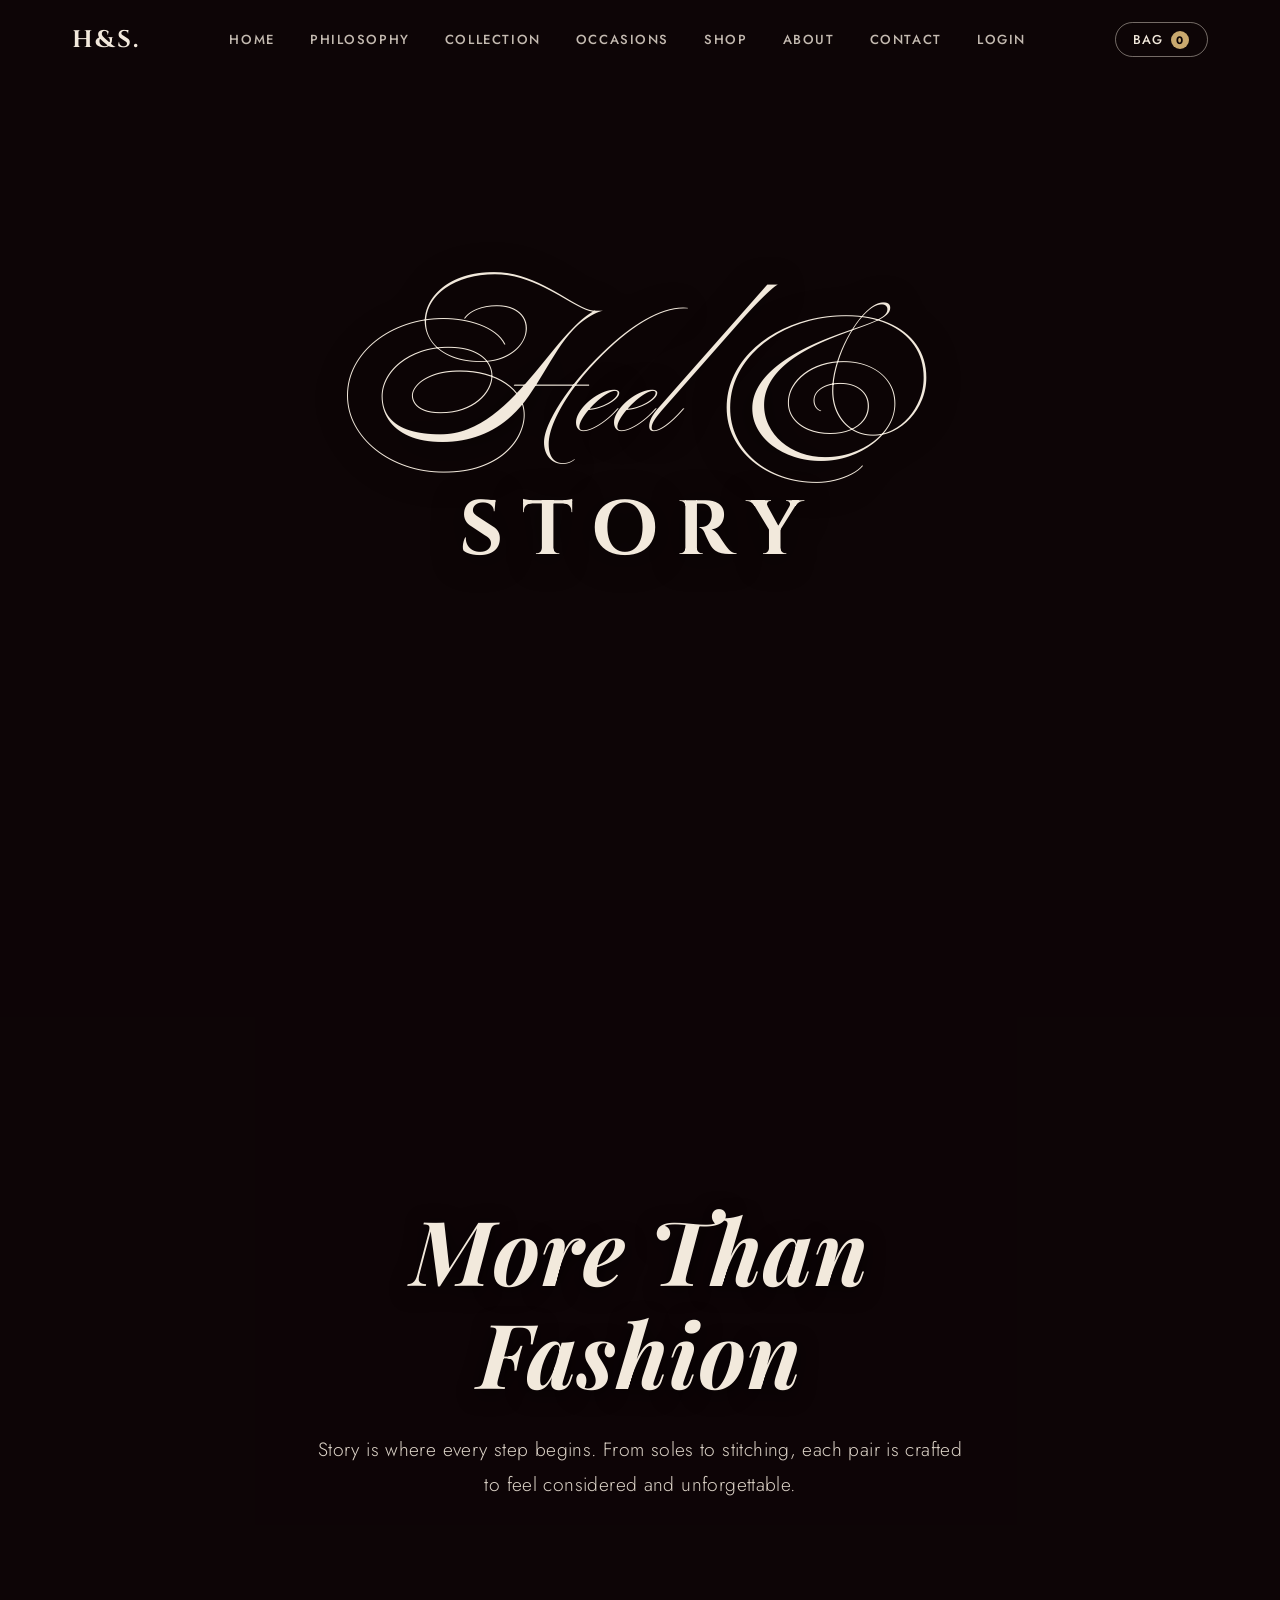
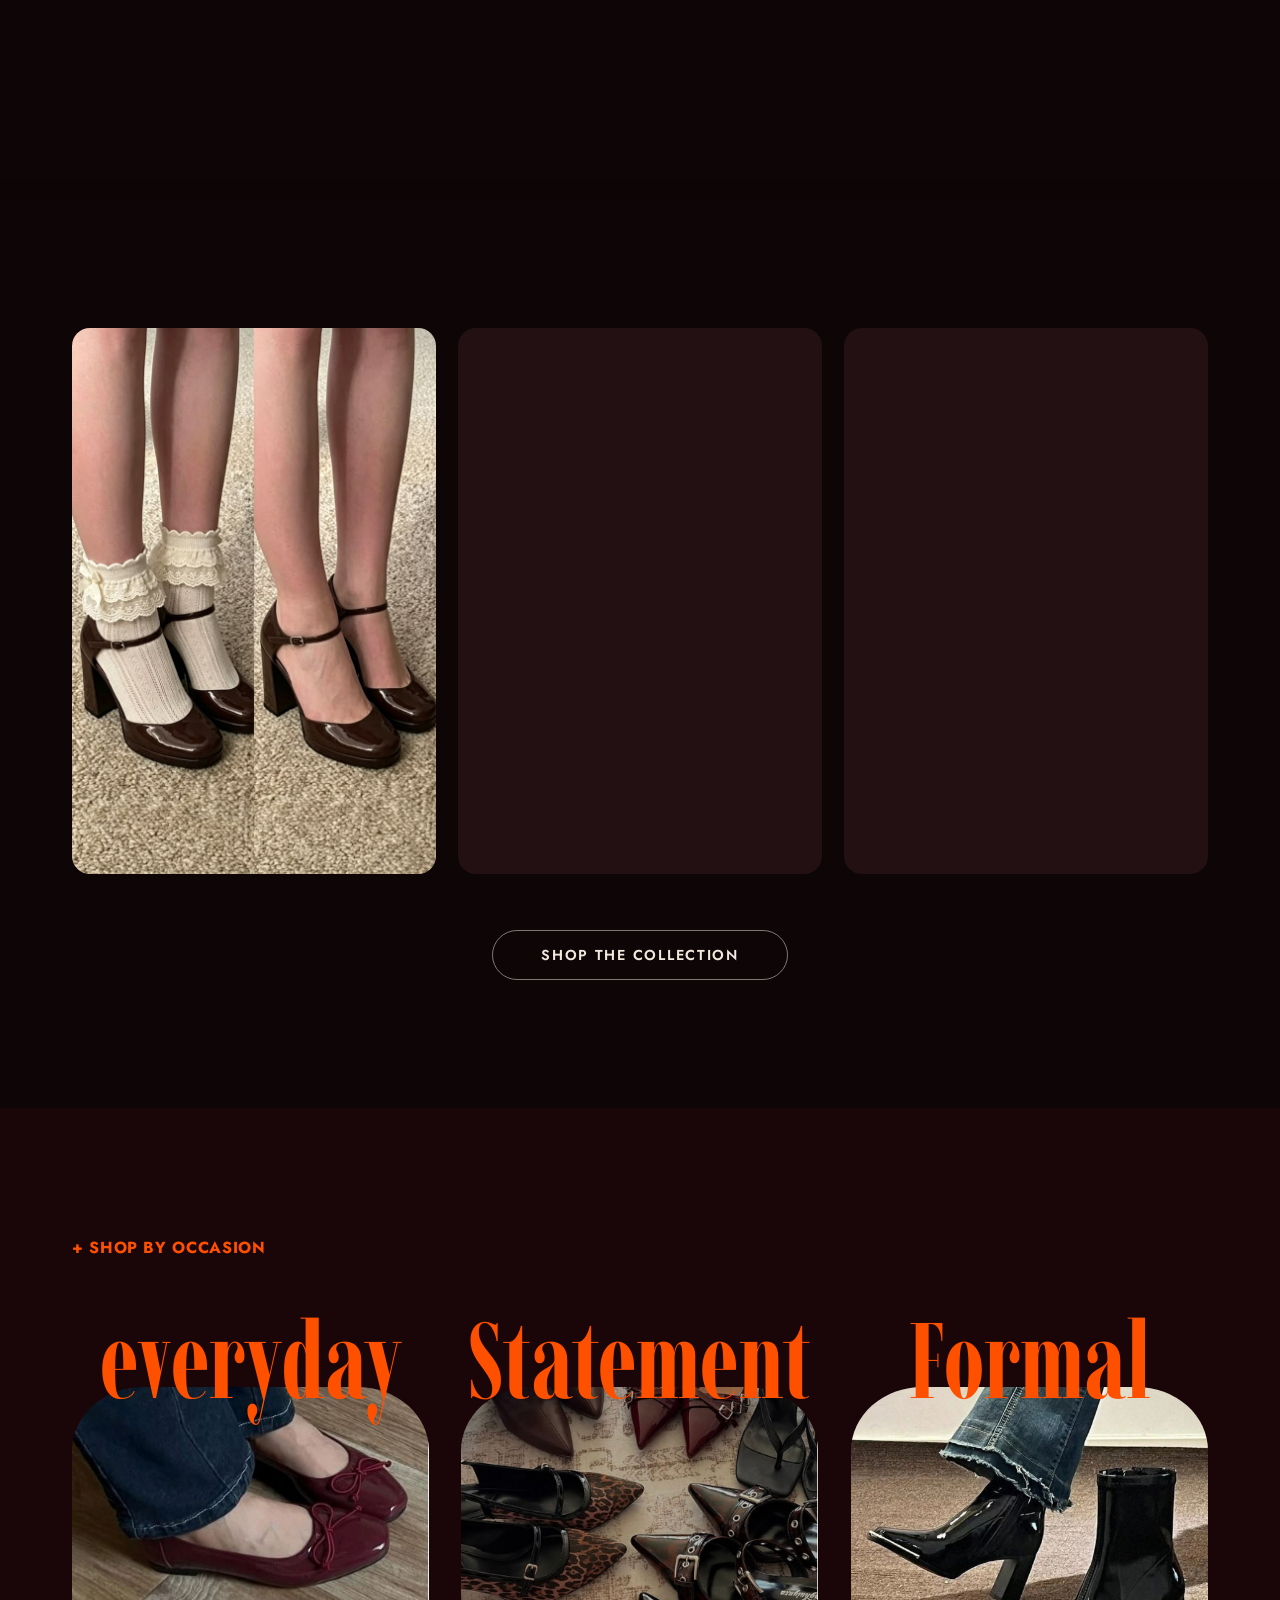
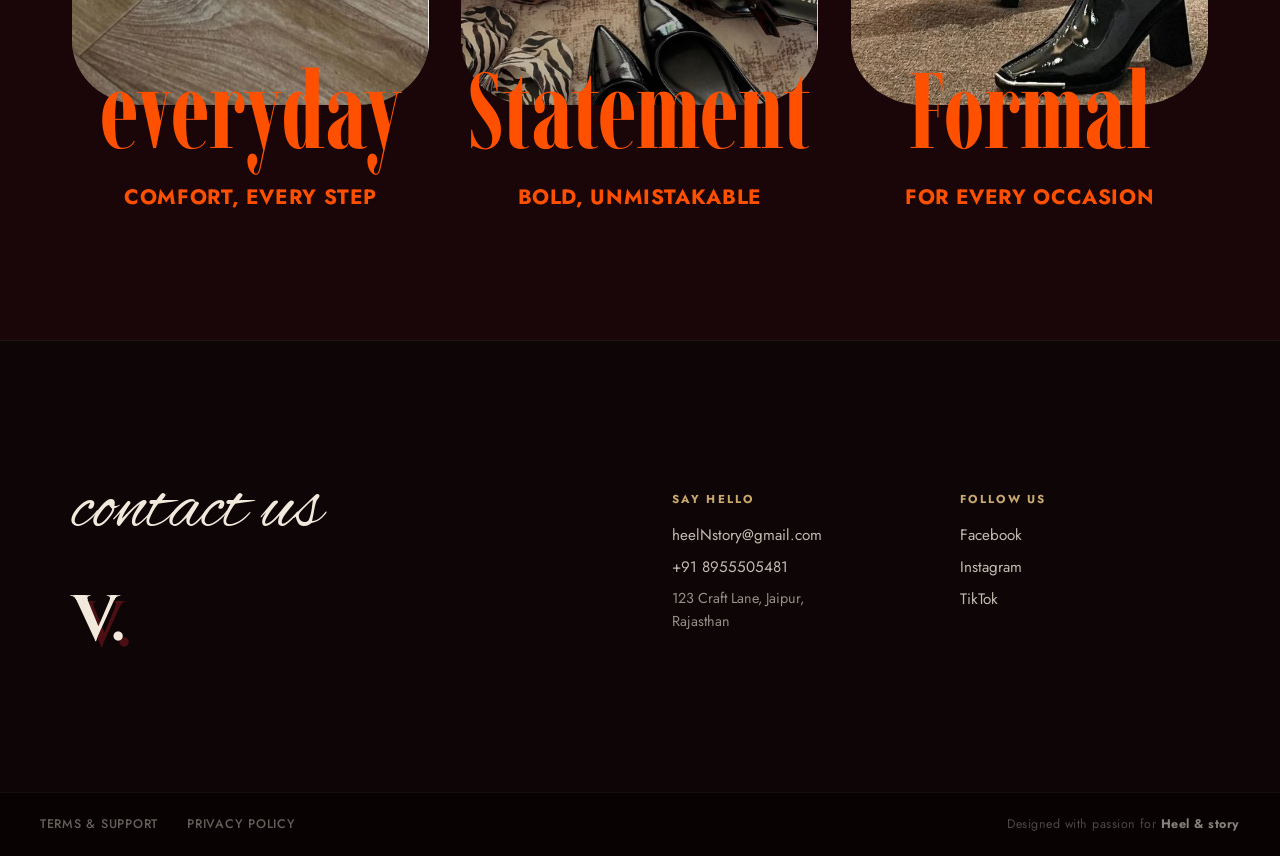
==== index.html @ c1331f4c "Initial commit" ====
<!DOCTYPE html>
<html lang="en">

<head>
    <meta charset="UTF-8">
    <meta name="viewport" content="width=device-width, initial-scale=1.0">
    <title>Heel & story | Luxury Footwear</title>
    <link rel="preconnect" href="https://fonts.googleapis.com">
    <link rel="preconnect" href="https://fonts.gstatic.com" crossorigin>
    <link
        href="https://fonts.googleapis.com/css2?family=Alex+Brush&family=Ballet&family=Bodoni+Moda:ital,opsz,wght@0,6..96,400..900;1,6..96,400..900&family=Cinzel:wght@400;500;600;700&family=Imbue:opsz,wght@10..100,100..900&family=Jost:wght@300;400;500;600;700&family=Pinyon+Script&family=Playfair+Display:ital,wght@0,400..900;1,400..900&display=swap"
        rel="stylesheet">
    <link rel="stylesheet" href="style.css">
</head>

<body>
    <nav class="navbar" id="navbar">
        <div class="nav-inner">
            <a href="#home" class="nav-logo">H&S.</a>
            <div class="nav-links">
                <a href="#home">Home</a>
                <a href="#philosophy">Philosophy</a>
                <a href="#collection">Collection</a>
                <a href="#occasions">Occasions</a>
                <a href="shop.html">Shop</a>
                <a href="about.html">About</a>
                <a href="#contact">Contact</a>
                <a href="login.html">Login</a>

            </div>
            <div class="nav-actions">
                <button class="nav-cart" id="cartToggle" aria-label="Open Shopping Bag">
                    <span class="cart-label">Bag</span>
                    <span class="cart-badge" id="cartCount">0</span>
                </button>
            </div>
        </div>
    </nav>

    <section class="hero-section" id="home">
        <div class="video-container">
            <video class="bg-video" autoplay muted loop playsinline preload="auto">
                <source src="assets/video/hero-section-video.mp4" type="video/mp4">
            </video>
            <div class="hero-vignette"></div>
        </div>
        <div class="hero-center-content reveal">
            <div class="brand-monogram-title">
                <div class="script-heal">Heel &</div>
                <div class="serif-story">STORY</div>
            </div>
        </div>
    </section>

    <section class="philosophy-section" id="philosophy">
        <div class="video-container">
            <video class="bg-video" autoplay muted loop playsinline preload="auto">
                <source src="assets/video/philosophy-section-video.mp4" type="video/mp4">
            </video>
            <div class="philosophy-vignette"></div>
        </div>
        <div class="philosophy-content reveal">
            <h2 class="more-than-title">
                <span>More Than</span>
                <span>Fashion</span>
            </h2>
            <p class="philosophy-text">
                Story is where every step begins. From soles to stitching, each pair is crafted to feel considered and
                unforgettable.
            </p>
        </div>
    </section>

    <section class="featured-collection-section" id="collection">
        <div class="section-container">
            <div class="trio-grid">
                <!-- Card 1 -->
                <div class="trio-card reveal">
                    <div class="card-media">
                        <img src="assets/images/collection-1.jpg" alt="Luxury Block Heel Boots" loading="lazy">
                    </div>
                </div>
                <!-- Card 2 -->
                <div class="trio-card reveal">
                    <div class="card-media">
                        <video autoplay muted loop playsinline preload="auto">
                            <source src="assets/video/collection-3.mp4" type="video/mp4">
                        </video>
                    </div>
                </div>
                <!-- Card 3 -->
                <div class="trio-card reveal">
                    <div class="card-media">
                        <video autoplay muted loop playsinline preload="auto">
                            <source src="assets/video/collection-2.mp4" type="video/mp4">
                        </video>
                    </div>
                </div>
            </div>
            <div class="collection-cta reveal">
                <a href="shop.html" class="btn-shop-collection" id="exploreCollectionBtn">Shop the Collection</a>
            </div>
        </div>
    </section>

    <!-- ===== 4. SHOP BY OCCASION ===== -->
    <section class="occasions-section" id="occasions">
        <div class="section-container">
            <div class="occasions-header reveal">
                <span class="occasion-tag">+ SHOP BY OCCASION</span>
            </div>

            <div class="occasions-grid">
                <!-- Occasion 1: Everyday -->
                <div class="occasion-card reveal" data-filter="everyday">
                    <div class="occasion-title-top">everyday</div>
                    <div class="occasion-arch-image">
                        <img src="assets/images/occasion-everyday.jpg" alt="Everyday Comfort Shoes" loading="lazy">
                    </div>
                    <div class="occasion-title-bottom">everyday</div>
                    <div class="occasion-tagline">COMFORT, EVERY STEP</div>
                </div>

                <!-- Occasion 2: Statement -->
                <div class="occasion-card reveal" data-filter="statement">
                    <div class="occasion-title-top">Statement</div>
                    <div class="occasion-arch-image">
                        <img src="assets/images/occasion-statement.png" alt="Statement Luxury Heels" loading="lazy">
                    </div>
                    <div class="occasion-title-bottom">Statement</div>
                    <div class="occasion-tagline">BOLD, UNMISTAKABLE</div>
                </div>

                <!-- Occasion 3: Formal -->
                <div class="occasion-card reveal" data-filter="formal">
                    <div class="occasion-title-top">Formal</div>
                    <div class="occasion-arch-image">
                        <img src="assets/images/occasion-formal.png" alt="Formal Occasion Footwear" loading="lazy">
                    </div>
                    <div class="occasion-title-bottom">Formal</div>
                    <div class="occasion-tagline">FOR EVERY OCCASION</div>
                </div>
            </div>
        </div>
    </section>
    <!-- ===== 6. CONTACT US & BRAND FOOTER ===== -->
    <section class="contact-section" id="contact">
        <div class="section-container">
            <div class="contact-main-grid">
                <!-- Left: Contact Title & Monogram -->
                <div class="contact-branding reveal">
                    <h2 class="contact-title">contact us</h2>
                    <div class="monogram-v-wrapper">
                        <div class="monogram-v">
                            <span>V.</span>
                        </div>
                    </div>
                </div>

                <!-- Right: Say Hello & Follow Us Columns -->
                <div class="contact-info-grid reveal">
                    <div class="contact-col">
                        <h3 class="contact-col-title">SAY HELLO</h3>
                        <p><a href="mailto:heelNstory@gmail.com" class="contact-link">heelNstory@gmail.com</a></p>
                        <p><a href="tel:+918955505481" class="contact-link">+91 8955505481</a></p>
                        <p class="contact-address">123 Craft Lane, Jaipur,<br>Rajasthan</p>
                    </div>
                    <div class="contact-col">
                        <h3 class="contact-col-title">FOLLOW US</h3>
                        <p><a href="https://facebook.com" target="_blank" rel="noopener noreferrer"
                                class="contact-link">Facebook</a></p>
                        <p><a href="https://instagram.com" target="_blank" rel="noopener noreferrer"
                                class="contact-link">Instagram</a></p>
                        <p><a href="https://tiktok.com" target="_blank" rel="noopener noreferrer"
                                class="contact-link">TikTok</a></p>
                    </div>
                </div>
            </div>
        </div>
    </section>

    <!-- ===== 7. BOTTOM BAR ===== -->
    <footer class="bottom-bar">
        <div class="bottom-bar-inner">
            <div class="bottom-links">
                <a href="#terms" id="termsLink">Terms &amp; Support</a>
                <a href="#privacy" id="privacyLink">Privacy Policy</a>
            </div>
            <div class="bottom-badge">
                <span>Designed with passion for <strong>Heel &amp; story</strong></span>
            </div>
        </div>
    </footer>

    <!-- ===== CART DRAWER ===== -->
    <div class="cart-drawer" id="cartDrawer" aria-hidden="true">
        <div class="cart-drawer-header">
            <h3>Your Shopping Bag</h3>
            <button class="cart-close-btn" id="closeCart" aria-label="Close Bag">&times;</button>
        </div>
        <div class="cart-items" id="cartItems">
            <!-- Cart items injected by script.js -->
        </div>
        <div class="cart-drawer-footer">
            <div class="cart-subtotal">
                <span>Subtotal</span>
                <span id="cartTotal">₹0</span>
            </div>
            <button class="checkout-btn" id="checkoutBtn">Proceed to Checkout</button>
        </div>
    </div>
    <div class="cart-backdrop" id="cartBackdrop"></div>

    <!-- ===== TOAST NOTIFICATION ===== -->
    <div class="toast-notification" id="toast"></div>

    <script src="script.js"></script>
</body>

</html>
---- style.css ----
:root {
    --bg-dark: #0d0506;
    --bg-dark-wine: #1a0608;
    --bg-card: #231012;
    --color-cream: #f2e9dc;
    --color-cream-2: #e8ddd0;
    --color-gold: #c9a96e;
    --color-wine: #4a0e13;
    --color-rose: #ff5000;
    --color-white: #ffffff;

    --font-display-script: 'Alex Brush', 'Pinyon Script', cursive;
    --font-display-serif: 'Playfair Display', 'Bodoni Moda', Georgia, serif;
    --font-heading: 'Cinzel', 'Bodoni Moda', serif;
    --font-body: 'Jost', system-ui, sans-serif;

    --section-pad-v: clamp(5rem, 10vw, 9rem);
    --container-max: 1200px;
    --nav-h: 5rem;

    --ease-smooth: cubic-bezier(0.4, 0, 0.2, 1);
    --ease-bounce: cubic-bezier(0.2, 1, 0.3, 1);
}

*,
*::before,
*::after {
    box-sizing: border-box;
    margin: 0;
    padding: 0;
}

html {
    scroll-behavior: smooth;
}

body {
    font-family: var(--font-body);
    background-color: var(--bg-dark);
    color: var(--color-cream);
    -webkit-font-smoothing: antialiased;
    overflow-x: hidden;
}

img,
video {
    display: block;
    max-width: 100%;
}

a {
    text-decoration: none;
    color: inherit;
}

button {
    border: none;
    background: none;
    cursor: pointer;
    font-family: inherit;
}

ul {
    list-style: none;
}

.section-container {
    max-width: var(--container-max);
    margin: 0 auto;
    padding: 0 2rem;
}

.reveal {
    opacity: 0;
    transform: translateY(30px);
    transition: opacity 0.75s var(--ease-smooth), transform 0.75s var(--ease-smooth);
}
.reveal.visible,
.reveal.in-view {
    opacity: 1;
    transform: translateY(0);
}

/* =========================================================
   NAVBAR
   ========================================================= */

.navbar {
    position: fixed;
    top: 0;
    left: 0;
    right: 0;
    z-index: 100;
    height: var(--nav-h);
    display: flex;
    align-items: center;
    background: transparent;
    transition: background 0.4s ease, backdrop-filter 0.4s ease, border-color 0.4s ease;
    border-bottom: 1px solid transparent;
}

.navbar.scrolled {
    background: rgba(13, 5, 6, 0.88);
    backdrop-filter: blur(18px);
    -webkit-backdrop-filter: blur(18px);
    border-bottom-color: rgba(255, 255, 255, 0.07);
}

.nav-inner {
    width: 100%;
    max-width: var(--container-max);
    margin: 0 auto;
    padding: 0 2rem;
    display: flex;
    align-items: center;
    justify-content: space-between;
}

.nav-logo {
    font-family: var(--font-heading);
    font-size: 1.5rem;
    font-weight: 700;
    letter-spacing: 0.1em;
    color: var(--color-cream);
    text-transform: uppercase;
    transition: color 0.25s ease;
}

.nav-logo:hover {
    color: var(--color-gold);
}

.nav-links {
    display: flex;
    gap: 2.2rem;
    align-items: center;
}

.nav-links a {
    font-family: var(--font-body);
    font-size: 0.82rem;
    font-weight: 500;
    letter-spacing: 0.12em;
    text-transform: uppercase;
    color: rgba(242, 233, 220, 0.8);
    position: relative;
    transition: color 0.25s ease;
}

.nav-links a::after {
    content: '';
    position: absolute;
    bottom: -4px;
    left: 0;
    width: 0;
    height: 1px;
    background-color: var(--color-gold);
    transition: width 0.3s var(--ease-smooth);
}

.nav-links a:hover,
.nav-links a.active-nav {
    color: var(--color-cream);
}

.nav-links a:hover::after,
.nav-links a.active-nav::after {
    width: 100%;
}

.nav-actions {
    display: flex;
    align-items: center;
    gap: 1rem;
}

.nav-cart {
    display: flex;
    align-items: center;
    gap: 0.5rem;
    padding: 0.45rem 1.1rem;
    border: 1px solid rgba(242, 233, 220, 0.45);
    border-radius: 999px;
    font-size: 0.8rem;
    font-weight: 500;
    letter-spacing: 0.08em;
    text-transform: uppercase;
    color: var(--color-cream);
    transition: all 0.25s ease;
}

.nav-cart:hover {
    background-color: var(--color-cream);
    border-color: var(--color-cream);
    color: var(--bg-dark);
}

.cart-badge {
    display: inline-flex;
    align-items: center;
    justify-content: center;
    min-width: 18px;
    height: 18px;
    background: var(--color-gold);
    color: var(--bg-dark);
    border-radius: 50%;
    font-size: 0.68rem;
    font-weight: 700;
    padding: 0 3px;
    transition: transform 0.2s ease;
}

.cart-badge.pop {
    transform: scale(1.4);
}

/* =========================================================
   HERO SECTION
   ========================================================= */

.hero-section {
    position: relative;
    width: 100%;
    height: 100vh;
    min-height: 600px;
    display: flex;
    align-items: center;
    justify-content: center;
    overflow: hidden;
}

.video-container {
    position: absolute;
    inset: 0;
    z-index: 0;
}

.bg-video {
    width: 100%;
    height: 100%;
    object-fit: cover;
}

.hero-vignette {
    position: absolute;
    inset: 0;
    background: linear-gradient(to bottom,
            rgba(13, 5, 6, 0.25) 0%,
            rgba(13, 5, 6, 0.1) 40%,
            rgba(13, 5, 6, 0.55) 100%);
}

.hero-center-content {
    position: relative;
    z-index: 2;
    text-align: center;
}

.brand-monogram-title {
    display: flex;
    flex-direction: column;
    align-items: center;
    gap: 0;
}

.script-heal {
    font-family: 'Ballet', cursive;
    font-size: clamp(4.5rem, 13vw, 11rem);
    color: var(--color-cream);
    line-height: 1;
    letter-spacing: 0.02em;
    text-shadow: 0 4px 30px rgba(0, 0, 0, 0.7);
}

.serif-story {
    font-family: var(--font-heading);
    font-size: clamp(2.2rem, 6vw, 5.5rem);
    font-weight: 700;
    letter-spacing: 0.25em;
    text-transform: uppercase;
    color: var(--color-cream);
    text-shadow: 0 4px 30px rgba(0, 0, 0, 0.7);
    margin-top: -0.3rem;
}


.philosophy-section {
    position: relative;
    width: 100%;
    height: 100vh;
    min-height: 500px;
    display: flex;
    align-items: center;
    justify-content: center;
    overflow: hidden;
}

.philosophy-vignette {
    position: absolute;
    inset: 0;
    background: rgba(13, 5, 6, 0.55);
}

.philosophy-content {
    position: relative;
    z-index: 2;
    text-align: center;
    max-width: 720px;
    padding: 0 2rem;
}

.more-than-title {
    display: flex;
    flex-direction: column;
    align-items: center;
    font-family: var(--font-display-serif);
    font-size: clamp(3rem, 7vw, 6rem);
    font-weight: 700;
    font-style: italic;
    color: var(--color-cream);
    line-height: 1.15;
    letter-spacing: 0.01em;
    text-shadow: 0 4px 20px rgba(0, 0, 0, 0.7);
    margin-bottom: 1.8rem;
}

.philosophy-text {
    font-family: var(--font-body);
    font-size: clamp(0.95rem, 1.8vw, 1.2rem);
    font-weight: 300;
    line-height: 1.85;
    color: rgba(242, 233, 220, 0.9);
    letter-spacing: 0.02em;
}

.featured-collection-section {
    padding: var(--section-pad-v) 0;
    background: var(--bg-dark);
}

.trio-grid {
    display: grid;
    grid-template-columns: repeat(3, 1fr);
    gap: 1.4rem;
    margin-bottom: 3.5rem;
}

.trio-card {
    position: relative;
    border-radius: 18px;
    overflow: hidden;
    background: var(--bg-card);
}

.card-media {
    width: 100%;
    aspect-ratio: 2/3;
    overflow: hidden;
}

.card-media img,
.card-media video {
    width: 100%;
    height: 100%;
    object-fit: cover;
    transition: transform 0.6s var(--ease-smooth);
}

.trio-card:hover .card-media img,
.trio-card:hover .card-media video {
    transform: scale(1.06);
}

.collection-cta {
    text-align: center;
    margin-top: 3rem;
}

.btn-shop-collection {
    display: inline-block;
    font-family: var(--font-body);
    font-size: 0.9rem;
    font-weight: 600;
    letter-spacing: 0.12em;
    text-transform: uppercase;
    color: var(--color-cream);
    border: 1.5px solid rgba(242, 233, 220, 0.5);
    padding: 0.9rem 3rem;
    border-radius: 999px;
    transition: all 0.3s var(--ease-smooth);
}

.btn-shop-collection:hover {
    background-color: var(--color-cream);
    border-color: var(--color-cream);
    color: var(--bg-dark);
    transform: translateY(-2px);
    box-shadow: 0 8px 25px rgba(0, 0, 0, 0.4);
}

.occasions-section {
    --occ-orange: #ff5000;
    padding: var(--section-pad-v) 0;
    background: var(--bg-dark-wine);
}

.occasions-header {
    text-align: left;
    margin-bottom: 3rem;
}

.occasion-tag {
    font-family: var(--font-body);
    font-size: 1rem;
    font-weight: 700;
    letter-spacing: 0.04em;
    text-transform: uppercase;
    color: var(--occ-orange);
}

.occasions-grid {
    display: grid;
    grid-template-columns: repeat(3, 1fr);
    gap: clamp(0.8rem, 2.5vw, 2.2rem);
}

.occasion-card {
    container-type: inline-size;
    display: flex;
    flex-direction: column;
    align-items: center;
    text-align: center;
    cursor: pointer;
    transition: transform 0.4s var(--ease-smooth);
}

.occasion-card:hover {
    transform: translateY(-8px);
}

.occasion-title-top,
.occasion-title-bottom {
    position: relative;
    z-index: 2;
    font-family: 'Imbue', serif;
    font-size: clamp(2.4rem, 6.4vw, 5.2rem);
    /* fallback */
    font-size: 30cqw;
    font-weight: 700;
    line-height: 1;
    white-space: nowrap;
    color: var(--occ-orange);
}

.occasion-title-top {
    margin-bottom: -0.25em;
}

.occasion-title-bottom {
    margin-top: -0.45em;
}

.occasion-arch-image {
    width: 100%;
    aspect-ratio: 9 / 8;
    border-radius: 20%;
    overflow: hidden;
    background: var(--bg-card);
}

.occasion-arch-image img {
    width: 100%;
    height: 100%;
    object-fit: cover;
    transition: transform 0.6s var(--ease-smooth);
}

.occasion-card:hover .occasion-arch-image img {
    transform: scale(1.06);
}

.occasion-tagline {
    font-family: var(--font-body);
    font-size: clamp(0.7rem, 6.2cqw, 1.3rem);
    font-weight: 700;
    letter-spacing: 0.03em;
    text-transform: uppercase;
    color: var(--occ-orange);
    margin-top: 0.4rem;
    margin-top: 5cqw;
}


/* =========================================================
   CONTACT SECTION
   ========================================================= */

.contact-section {
    background: var(--bg-dark);
    padding: var(--section-pad-v) 0;
    border-top: 1px solid rgba(255, 255, 255, 0.07);
}

.contact-main-grid {
    display: grid;
    grid-template-columns: 1fr 1fr;
    gap: 4rem;
    align-items: center;
}

.contact-title {
    font-family: var(--font-display-script);
    font-size: clamp(3.5rem, 6vw, 5.5rem);
    color: var(--color-cream);
    font-weight: 400;
    line-height: 1.1;
    margin-bottom: 1.5rem;
}

.monogram-v-wrapper {
    margin-top: 1rem;
}

.monogram-v {
    font-family: var(--font-heading);
    font-size: clamp(3rem, 5vw, 5rem);
    font-weight: 700;
    color: var(--color-cream);
    filter: drop-shadow(6px 6px 0px var(--color-wine));
    display: inline-block;
}

.contact-info-grid {
    display: grid;
    grid-template-columns: 1fr 1fr;
    gap: 2.5rem;
}

.contact-col-title {
    font-family: var(--font-body);
    font-size: 0.72rem;
    font-weight: 700;
    letter-spacing: 0.2em;
    text-transform: uppercase;
    color: var(--color-gold);
    margin-bottom: 1rem;
}

.contact-col p {
    margin-bottom: 0.55rem;
}

.contact-link {
    font-size: 0.95rem;
    color: rgba(242, 233, 220, 0.8);
    transition: color 0.25s ease;
}

.contact-link:hover {
    color: var(--color-rose);
}

.contact-address {
    font-size: 0.9rem;
    color: rgba(242, 233, 220, 0.6);
    line-height: 1.6;
}

/* =========================================================
   BOTTOM BAR
   ========================================================= */

.bottom-bar {
    background: #080203;
    padding: 1.4rem 2rem;
    border-top: 1px solid rgba(255, 255, 255, 0.05);
}

.bottom-bar-inner {
    max-width: var(--container-max);
    margin: 0 auto;
    display: flex;
    align-items: center;
    justify-content: space-between;
    flex-wrap: wrap;
    gap: 0.8rem;
}

.bottom-links {
    display: flex;
    gap: 1.8rem;
}

.bottom-links a {
    font-size: 0.78rem;
    font-weight: 500;
    letter-spacing: 0.06em;
    text-transform: uppercase;
    color: rgba(242, 233, 220, 0.4);
    transition: color 0.25s ease;
}

.bottom-links a:hover {
    color: var(--color-cream);
}

.bottom-badge {
    font-size: 0.78rem;
    color: rgba(242, 233, 220, 0.3);
    letter-spacing: 0.04em;
}

.bottom-badge strong {
    color: rgba(242, 233, 220, 0.55);
}

/* =========================================================
   CART DRAWER
   ========================================================= */

.cart-drawer {
    position: fixed;
    top: 0;
    right: 0;
    width: min(400px, 95vw);
    height: 100vh;
    background: #110507;
    border-left: 1px solid rgba(255, 255, 255, 0.08);
    z-index: 200;
    display: flex;
    flex-direction: column;
    transform: translateX(100%);
    transition: transform 0.45s var(--ease-bounce);
    overflow: hidden;
}

.cart-drawer.open {
    transform: translateX(0);
}

.cart-drawer-header {
    display: flex;
    align-items: center;
    justify-content: space-between;
    padding: 1.6rem 1.8rem;
    border-bottom: 1px solid rgba(255, 255, 255, 0.08);
}

.cart-drawer-header h3 {
    font-family: var(--font-display-serif);
    font-size: 1.2rem;
    font-weight: 600;
    color: var(--color-cream);
    letter-spacing: 0.02em;
}

.cart-close-btn {
    font-size: 1.8rem;
    color: rgba(242, 233, 220, 0.5);
    line-height: 1;
    transition: color 0.2s ease;
}

.cart-close-btn:hover {
    color: var(--color-cream);
}

.cart-items {
    flex: 1;
    overflow-y: auto;
    padding: 1.2rem 1.8rem;
}

.cart-empty-msg {
    text-align: center;
    color: rgba(242, 233, 220, 0.35);
    font-size: 0.9rem;
    margin-top: 3rem;
    line-height: 1.7;
}

.cart-item {
    display: flex;
    align-items: center;
    gap: 1rem;
    padding: 1rem 0;
    border-bottom: 1px solid rgba(255, 255, 255, 0.06);
}

.cart-item-img {
    width: 64px;
    height: 64px;
    border-radius: 10px;
    object-fit: cover;
    flex-shrink: 0;
    background: var(--bg-card);
}

.cart-item-details {
    flex: 1;
    min-width: 0;
}

.cart-item-name {
    font-family: var(--font-display-serif);
    font-size: 0.9rem;
    font-weight: 600;
    color: var(--color-cream);
    white-space: nowrap;
    overflow: hidden;
    text-overflow: ellipsis;
    margin-bottom: 0.2rem;
}

.cart-item-meta {
    font-size: 0.78rem;
    color: rgba(242, 233, 220, 0.5);
    margin-bottom: 0.3rem;
}

.cart-item-price {
    font-size: 0.88rem;
    font-weight: 600;
    color: var(--color-gold);
}

.cart-item-remove {
    font-size: 1.3rem;
    color: rgba(242, 233, 220, 0.3);
    transition: color 0.2s ease;
    flex-shrink: 0;
    line-height: 1;
}

.cart-item-remove:hover {
    color: #e05050;
}

.cart-drawer-footer {
    padding: 1.4rem 1.8rem;
    border-top: 1px solid rgba(255, 255, 255, 0.08);
}

.cart-subtotal {
    display: flex;
    justify-content: space-between;
    align-items: center;
    margin-bottom: 1rem;
    font-size: 0.9rem;
    font-weight: 500;
    color: rgba(242, 233, 220, 0.7);
}

#cartTotal {
    font-family: var(--font-display-serif);
    font-size: 1.2rem;
    font-weight: 700;
    color: var(--color-cream);
}

.checkout-btn {
    display: block;
    width: 100%;
    background: var(--color-cream);
    color: var(--bg-dark);
    font-family: var(--font-body);
    font-size: 0.88rem;
    font-weight: 700;
    letter-spacing: 0.1em;
    text-transform: uppercase;
    padding: 1rem;
    border-radius: 999px;
    transition: all 0.25s ease;
}

.checkout-btn:hover {
    background: var(--color-gold);
    transform: translateY(-2px);
    box-shadow: 0 6px 20px rgba(0, 0, 0, 0.4);
}

.cart-backdrop {
    position: fixed;
    inset: 0;
    background: rgba(0, 0, 0, 0.55);
    backdrop-filter: blur(4px);
    z-index: 199;
    opacity: 0;
    pointer-events: none;
    transition: opacity 0.4s ease;
}

.cart-backdrop.open {
    opacity: 1;
    pointer-events: auto;
}

/* =========================================================
   TOAST NOTIFICATION
   ========================================================= */

.toast-notification {
    position: fixed;
    bottom: 2rem;
    left: 50%;
    transform: translateX(-50%) translateY(30px);
    background: rgba(20, 8, 9, 0.92);
    backdrop-filter: blur(12px);
    border: 1px solid rgba(201, 169, 110, 0.3);
    color: var(--color-cream);
    font-size: 0.88rem;
    font-weight: 500;
    letter-spacing: 0.04em;
    padding: 0.85rem 2rem;
    border-radius: 999px;
    z-index: 9999;
    opacity: 0;
    pointer-events: none;
    transition: all 0.35s var(--ease-bounce);
    white-space: nowrap;
}

.toast-notification.show {
    opacity: 1;
    transform: translateX(-50%) translateY(0);
}

/* =========================================================
   RESPONSIVE
   ========================================================= */

@media (max-width: 900px) {
    .trio-grid {
        grid-template-columns: 1fr;
        gap: 1.2rem;
    }

    .occasions-grid {
        grid-template-columns: 1fr;
        gap: 2rem;
    }

    .contact-main-grid {
        grid-template-columns: 1fr;
        gap: 2.5rem;
    }

    .contact-info-grid {
        grid-template-columns: 1fr 1fr;
    }
}

@media (max-width: 680px) {
    .nav-links {
        display: none;
    }

    .hero-center-content {
        padding: 0 1.5rem;
    }

    .trio-grid {
        grid-template-columns: repeat(2, 1fr);
    }
}

@media (max-width: 440px) {
    .trio-grid {
        grid-template-columns: 1fr;
    }

    .contact-info-grid {
        grid-template-columns: 1fr;
    }
}
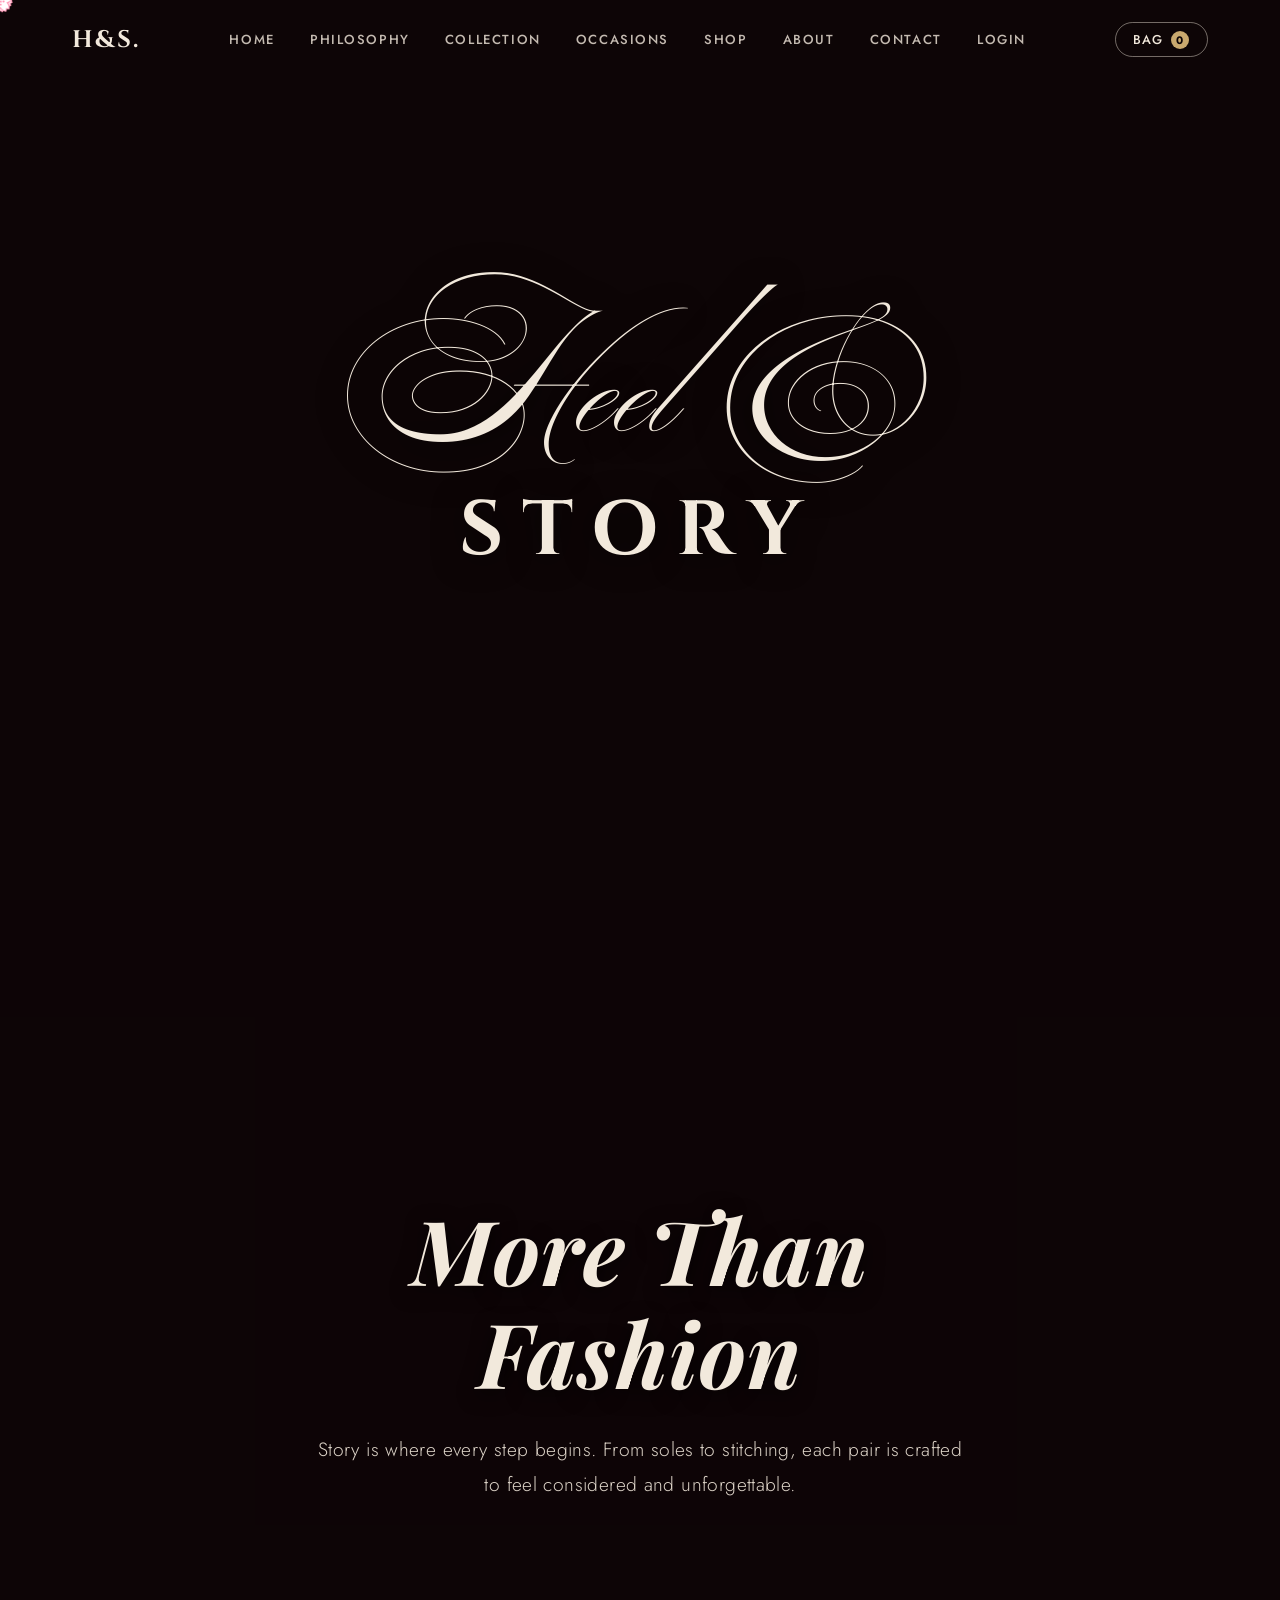
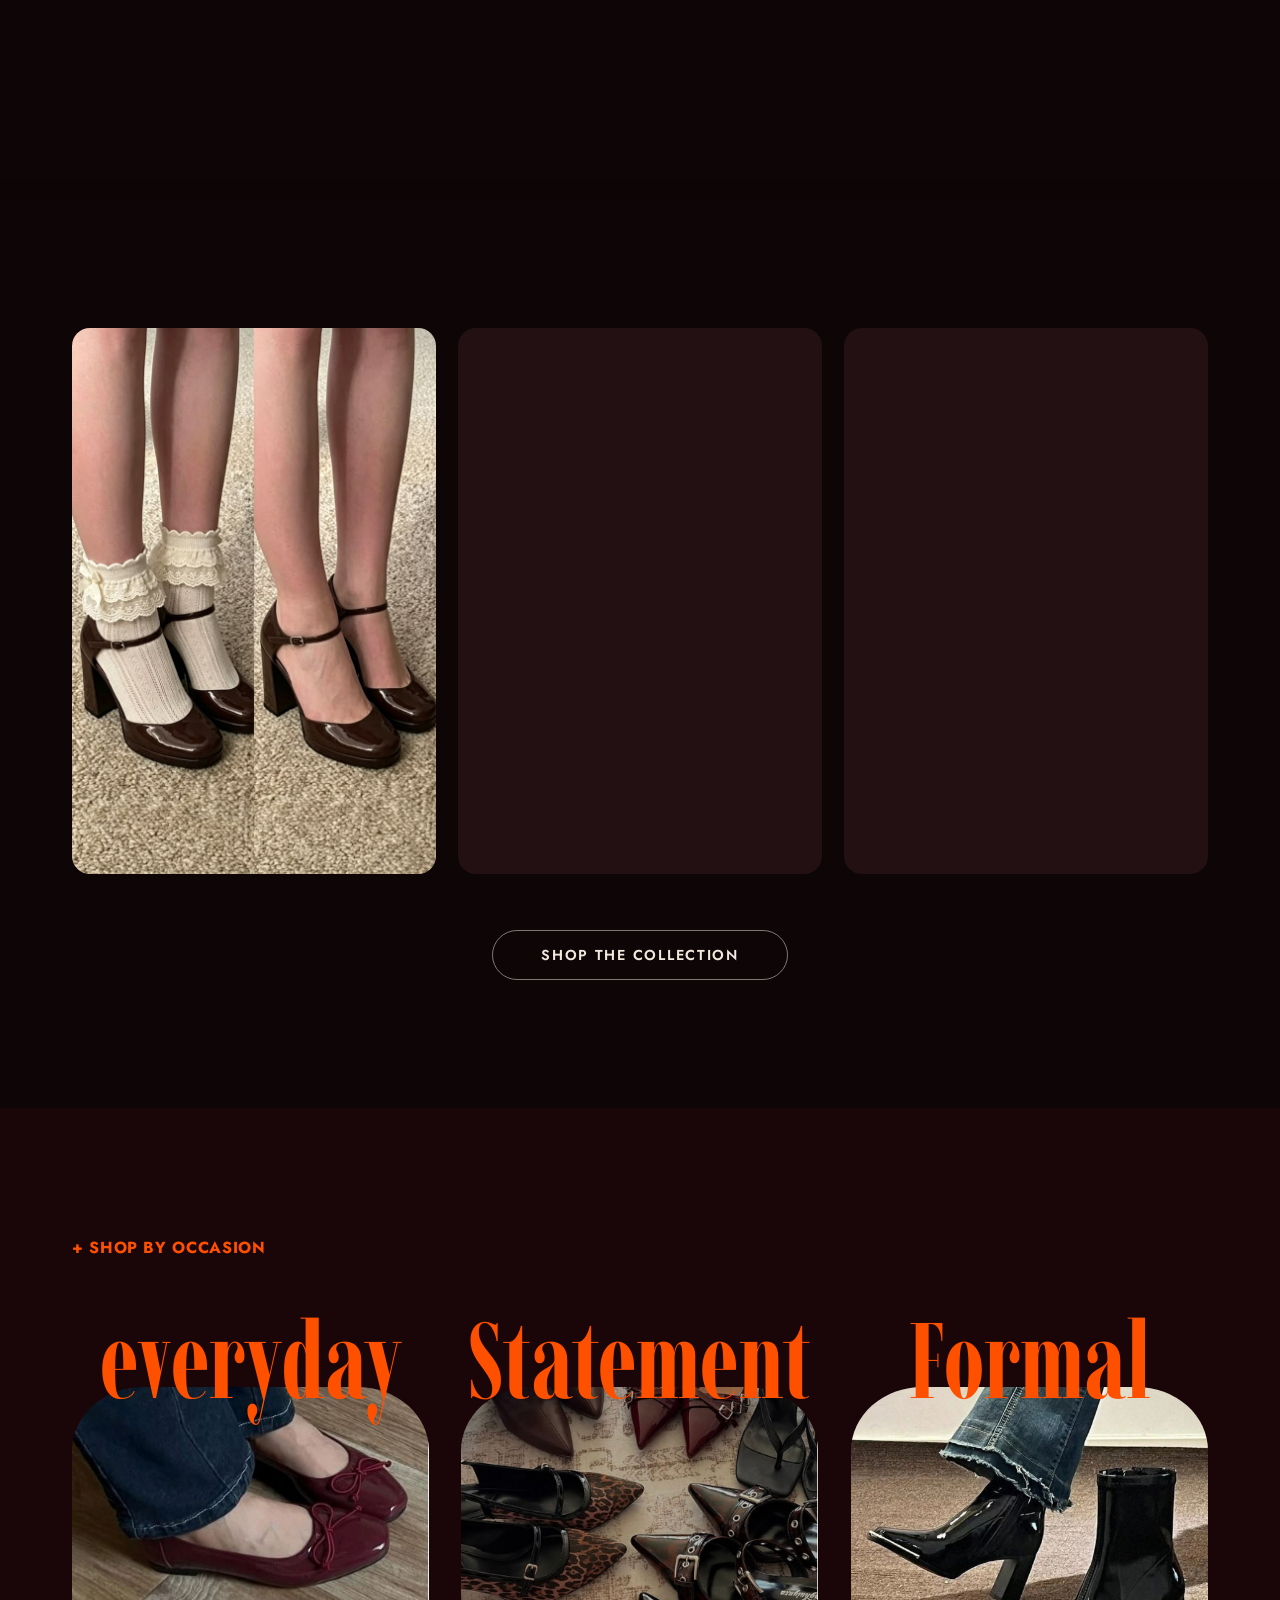
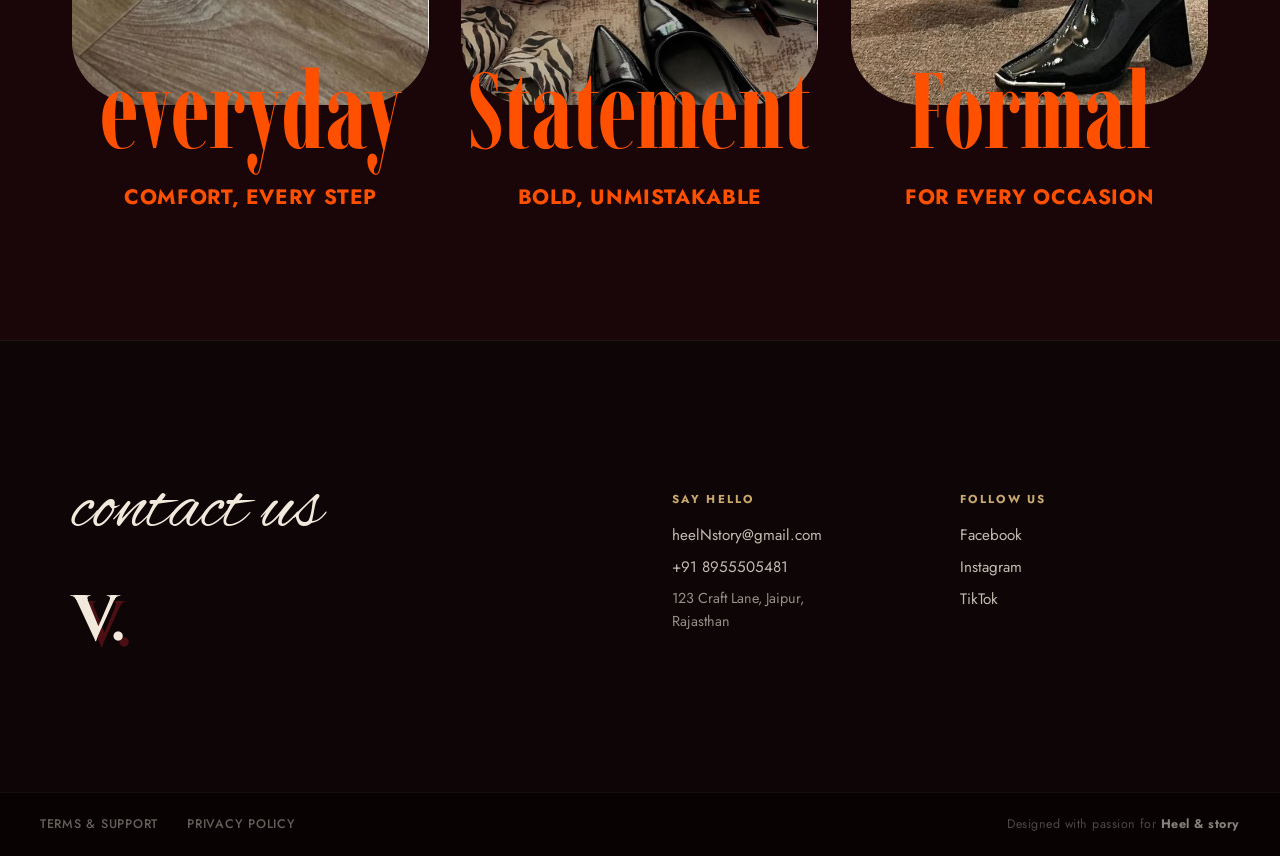
==== commit 761e58de: "Bump script version to v10 for cache bust - flower cursor" ====
--- a/index.html
+++ b/index.html
@@ -10,7 +10,7 @@
     <link
         href="https://fonts.googleapis.com/css2?family=Alex+Brush&family=Ballet&family=Bodoni+Moda:ital,opsz,wght@0,6..96,400..900;1,6..96,400..900&family=Cinzel:wght@400;500;600;700&family=Imbue:opsz,wght@10..100,100..900&family=Jost:wght@300;400;500;600;700&family=Pinyon+Script&family=Playfair+Display:ital,wght@0,400..900;1,400..900&display=swap"
         rel="stylesheet">
-    <link rel="stylesheet" href="style.css">
+    <link rel="stylesheet" href="style.css?v=9">
 </head>
 
 <body>
@@ -214,7 +214,7 @@
     <!-- ===== TOAST NOTIFICATION ===== -->
     <div class="toast-notification" id="toast"></div>
 
-    <script src="script.js"></script>
+    <script src="script.js?v=10"></script>
 </body>
 
-</html>+</html>
--- a/style.css
+++ b/style.css
@@ -20,6 +20,7 @@
 
     --ease-smooth: cubic-bezier(0.4, 0, 0.2, 1);
     --ease-bounce: cubic-bezier(0.2, 1, 0.3, 1);
+
 }
 
 *,
@@ -51,12 +52,18 @@
 a {
     text-decoration: none;
     color: inherit;
-}
-
-button {
+    cursor: pointer;
+}
+
+button,
+[role="button"],
+.nav-cart,
+.btn-add-cart-pill,
+.modal-size-btn,
+.btn-modal-confirm-add {
+    cursor: pointer;
     border: none;
     background: none;
-    cursor: pointer;
     font-family: inherit;
 }
 
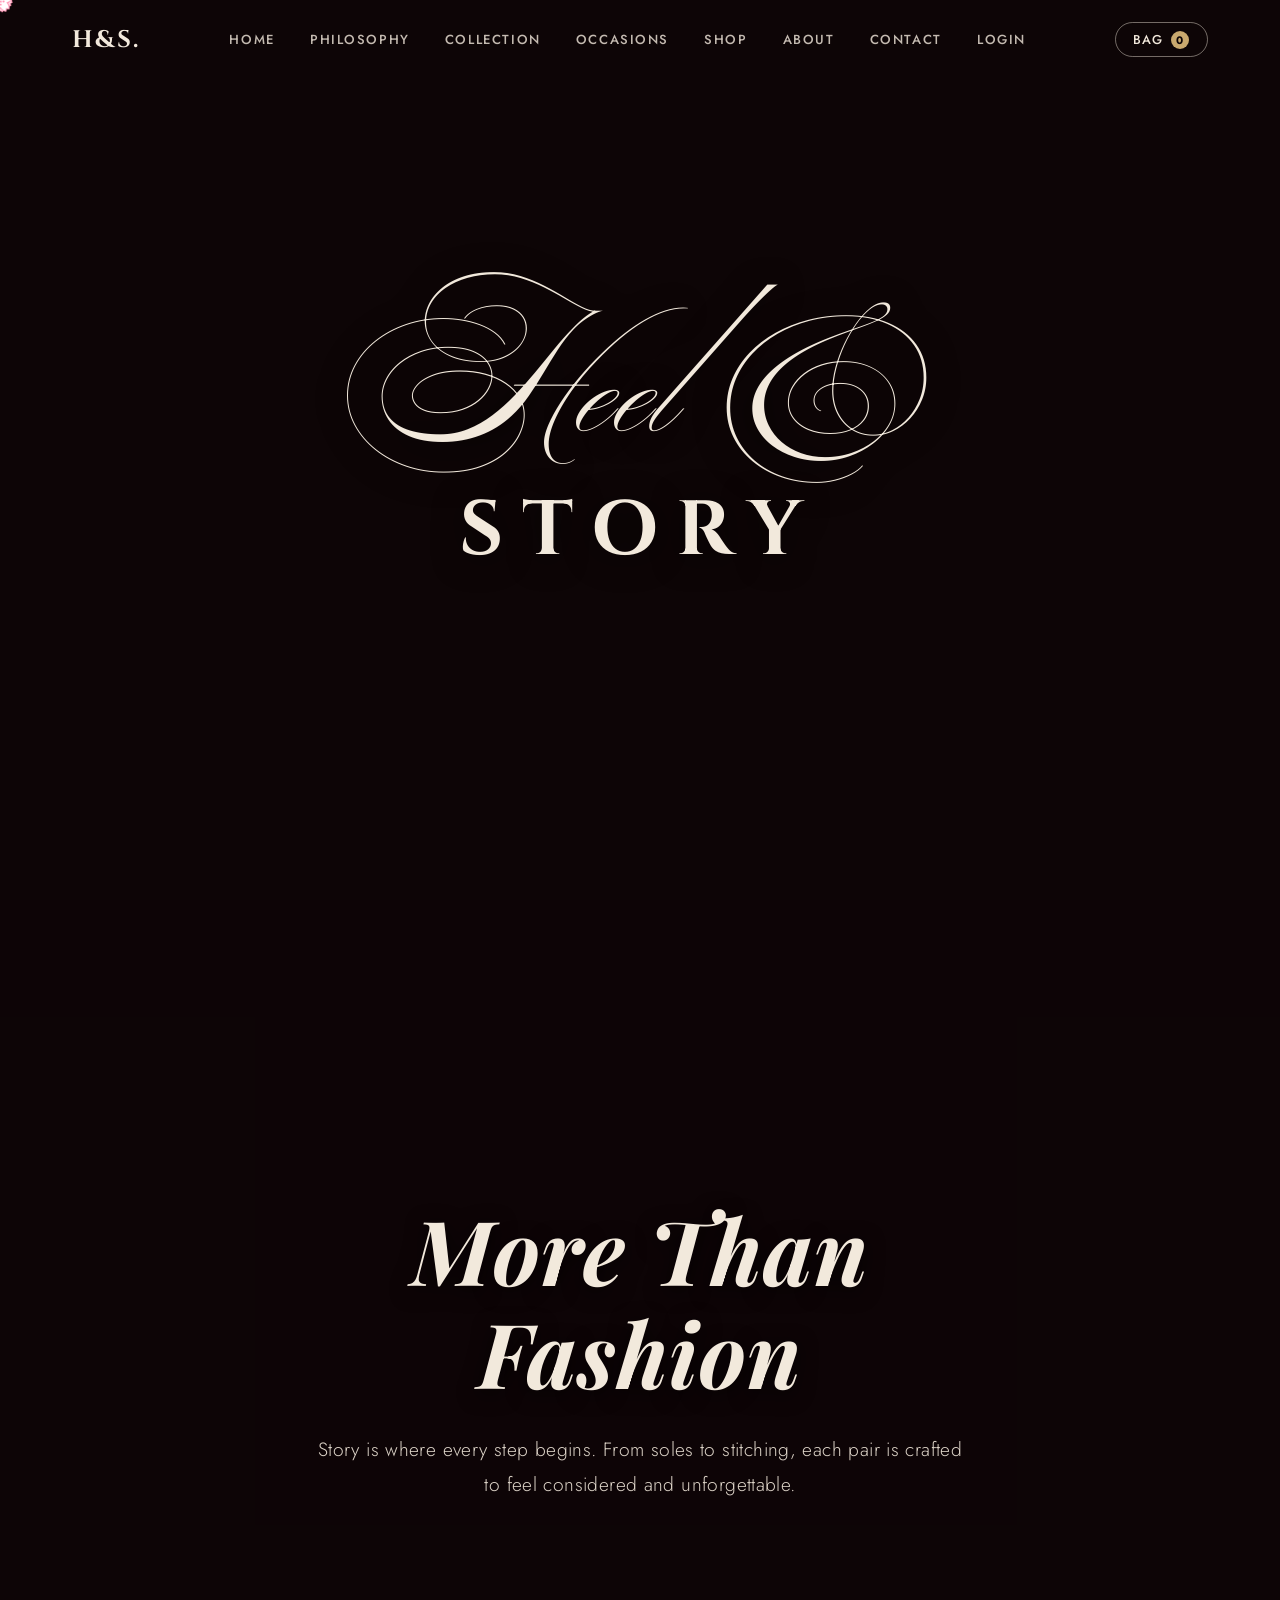
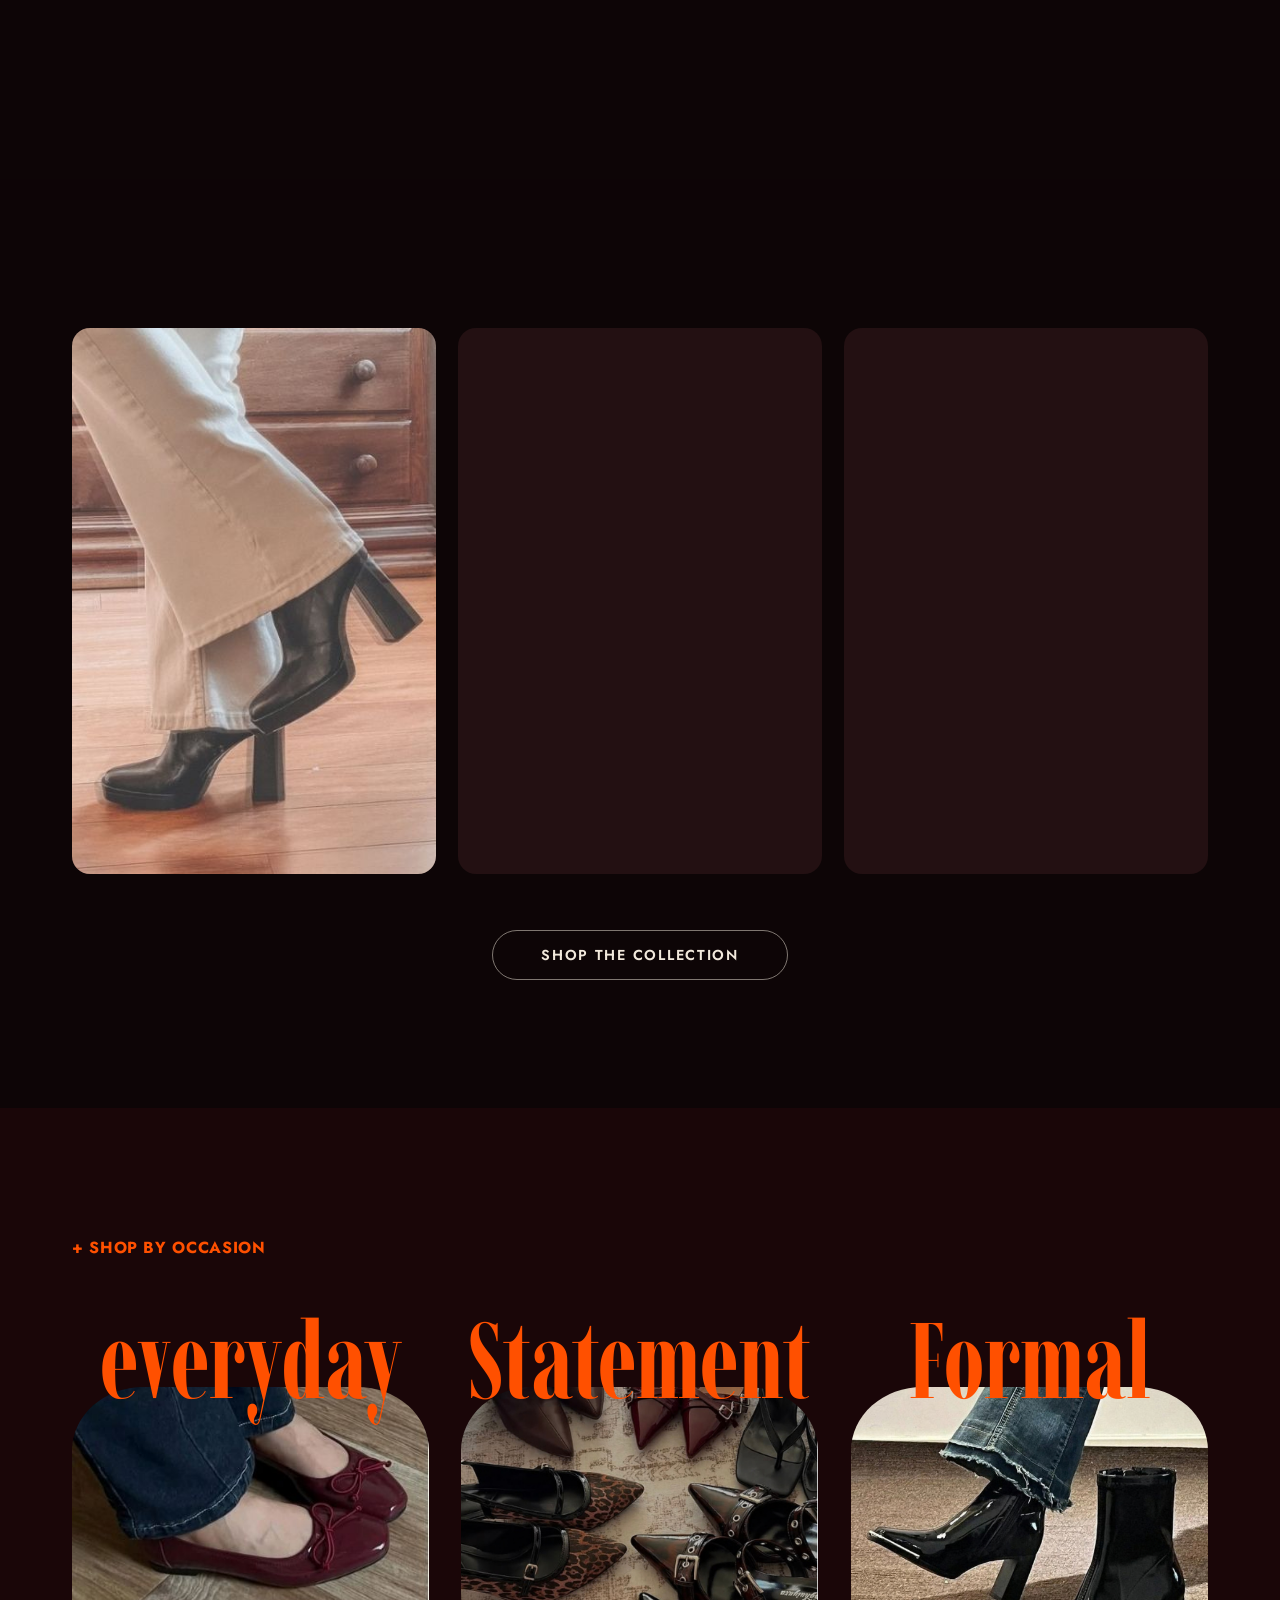
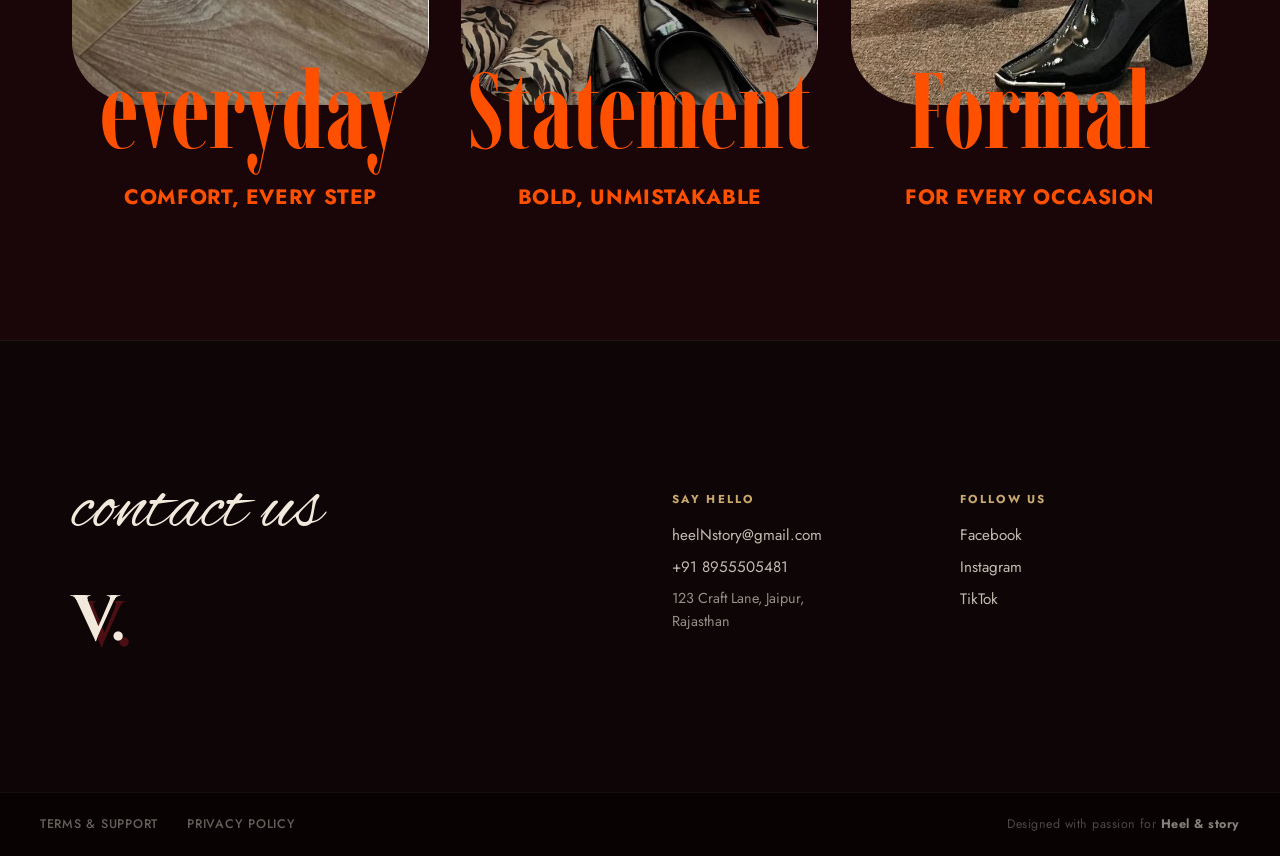
==== commit 3fd5cc3a: "Save all changes - flower decoration + v10 cache bust" ====
--- a/index.html
+++ b/index.html
@@ -217,4 +217,4 @@
     <script src="script.js?v=10"></script>
 </body>
 
-</html>
+</html>
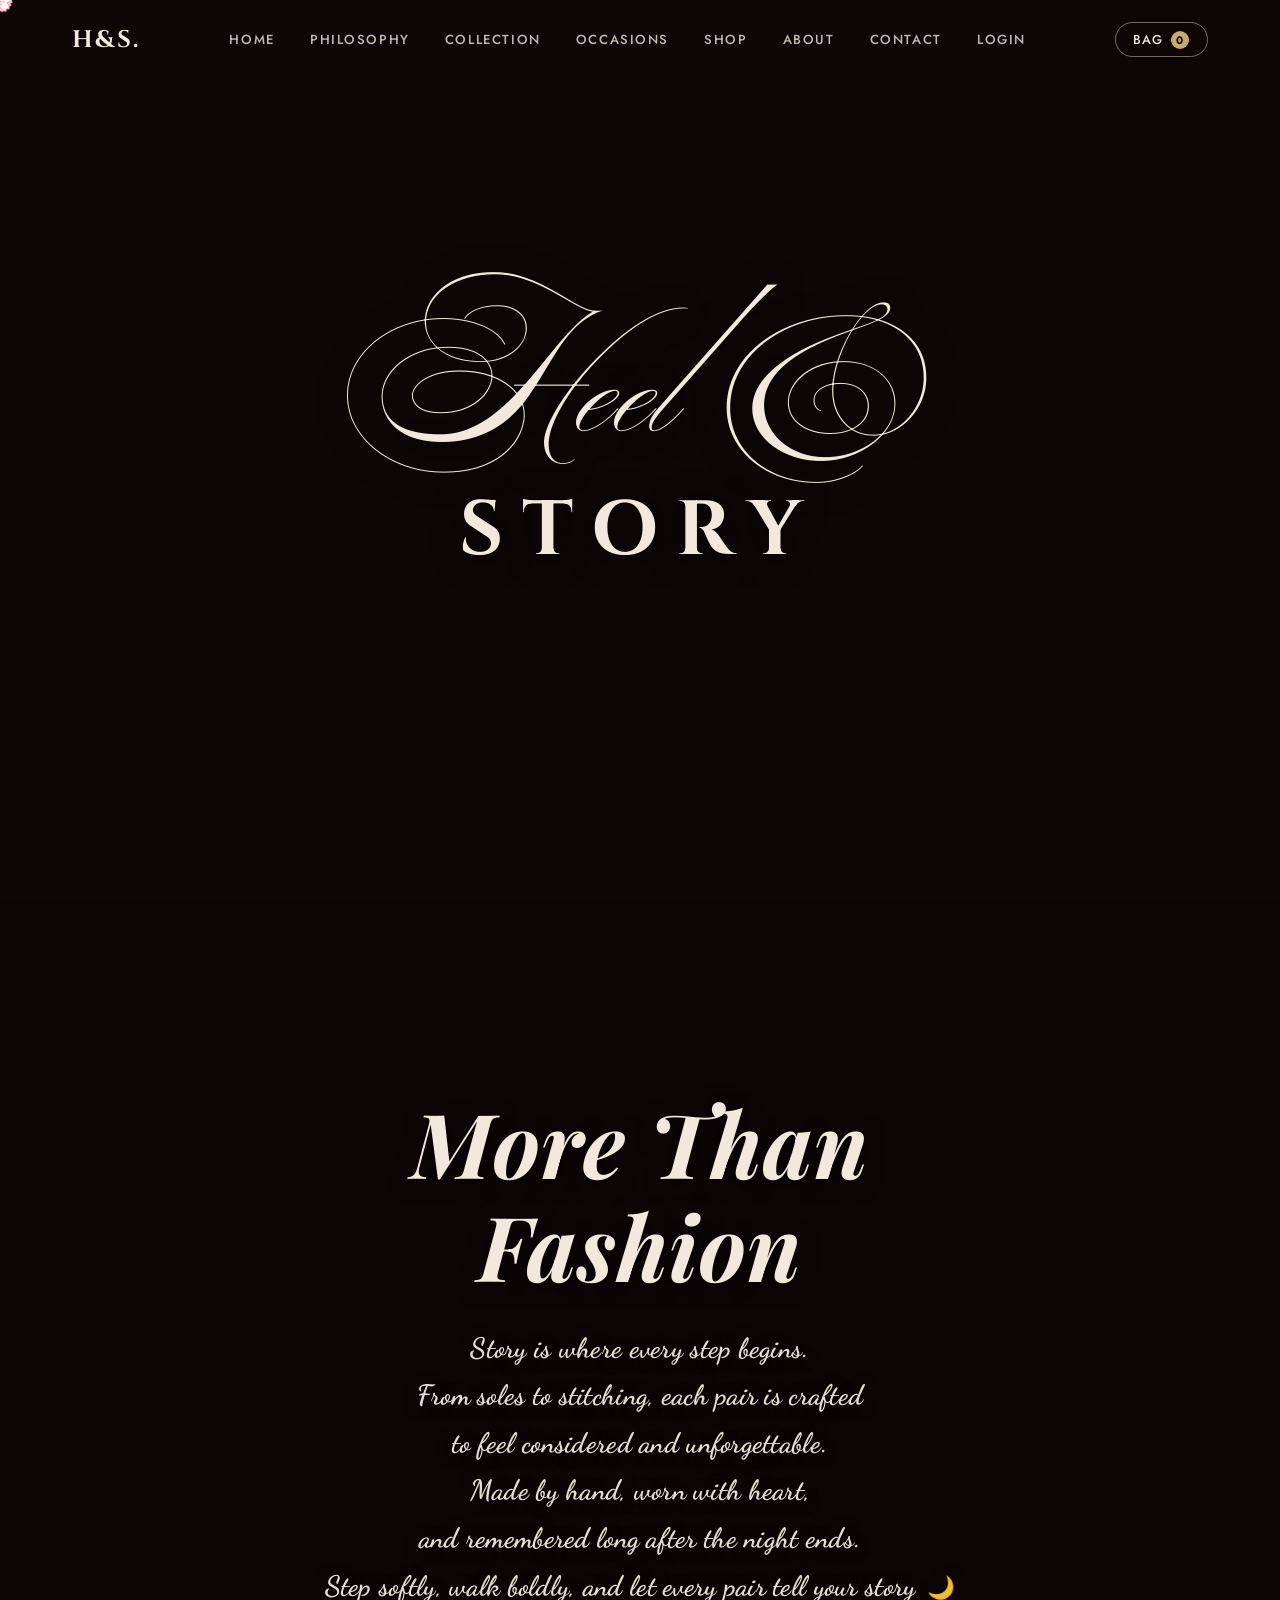
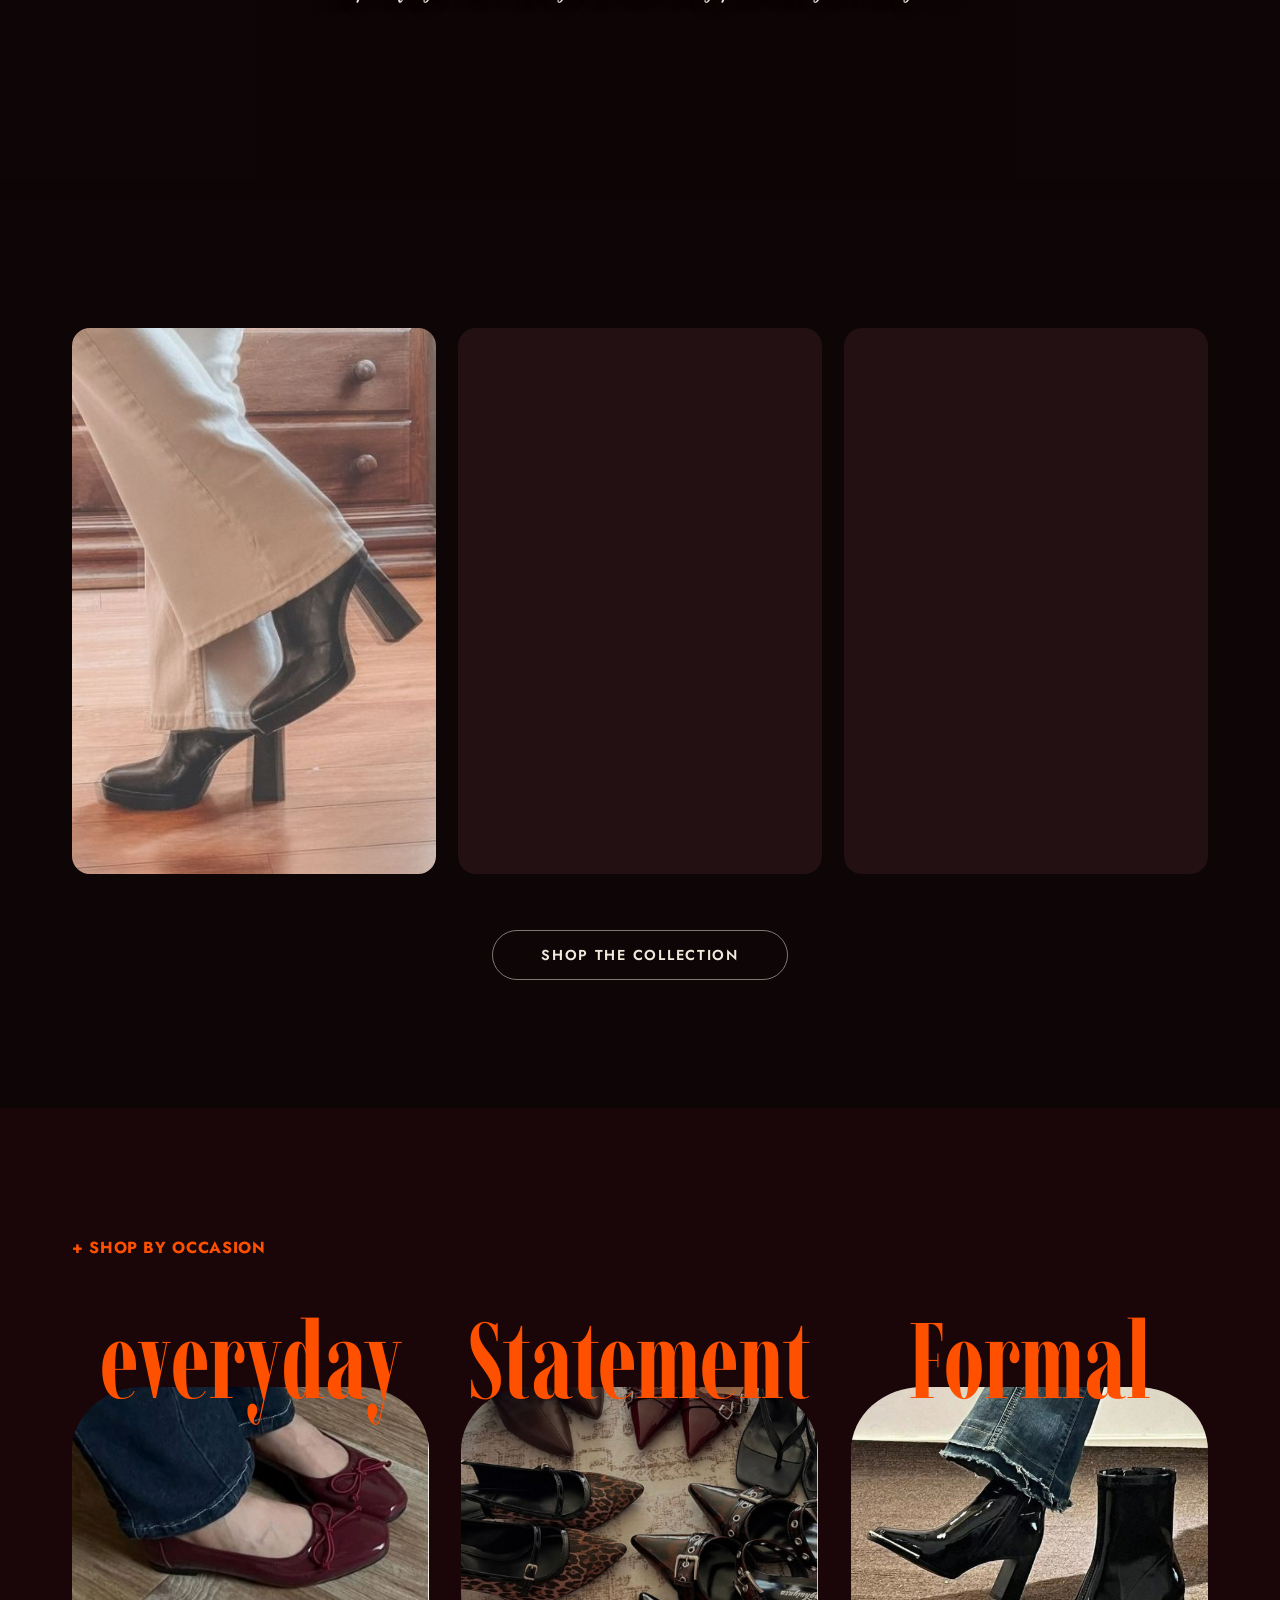
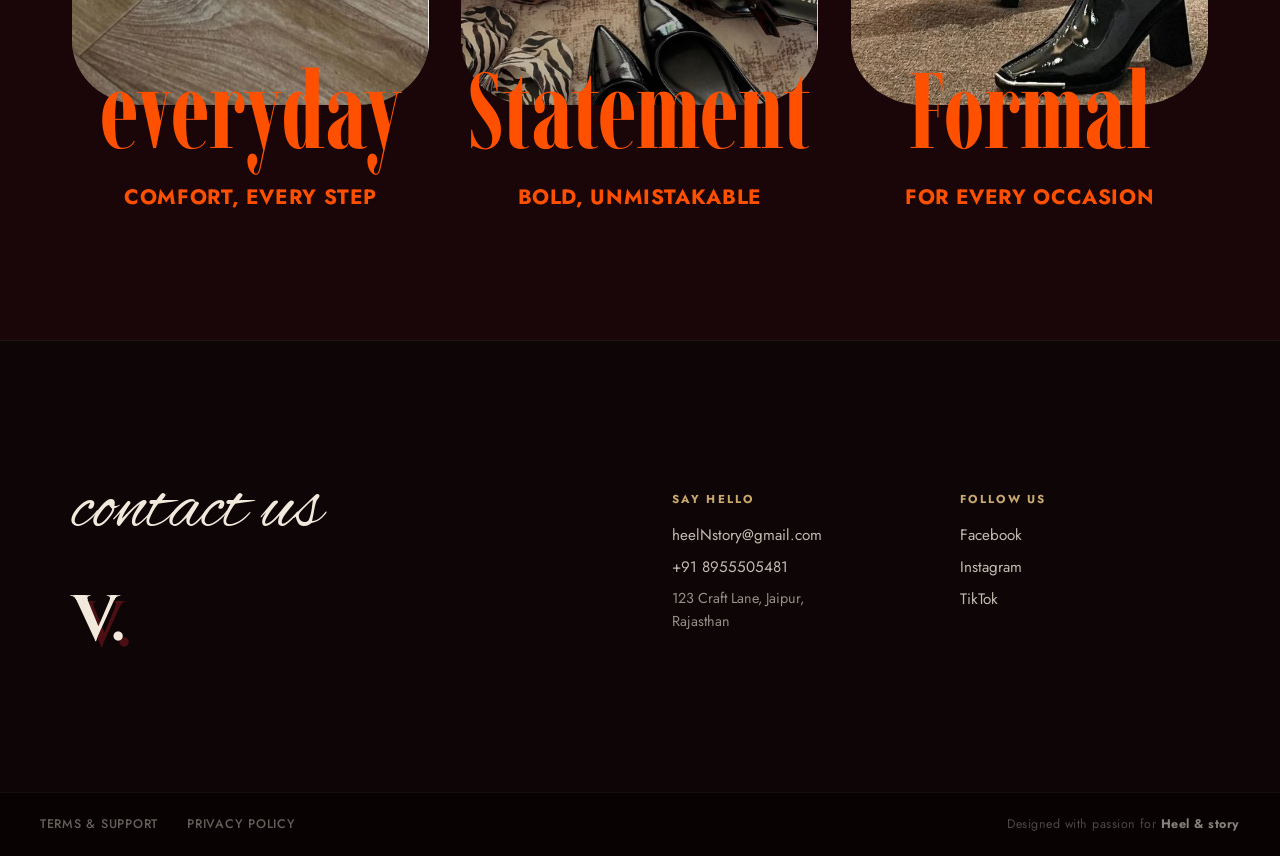
==== commit 02e68ef1: "Update philosophy text and font" ====
--- a/index.html
+++ b/index.html
@@ -8,9 +8,9 @@
     <link rel="preconnect" href="https://fonts.googleapis.com">
     <link rel="preconnect" href="https://fonts.gstatic.com" crossorigin>
     <link
-        href="https://fonts.googleapis.com/css2?family=Alex+Brush&family=Ballet&family=Bodoni+Moda:ital,opsz,wght@0,6..96,400..900;1,6..96,400..900&family=Cinzel:wght@400;500;600;700&family=Imbue:opsz,wght@10..100,100..900&family=Jost:wght@300;400;500;600;700&family=Pinyon+Script&family=Playfair+Display:ital,wght@0,400..900;1,400..900&display=swap"
+        href="https://fonts.googleapis.com/css2?family=Alex+Brush&family=Ballet&family=Bodoni+Moda:ital,opsz,wght@0,6..96,400..900;1,6..96,400..900&family=Cinzel:wght@400;500;600;700&family=Imbue:opsz,wght@10..100,100..900&family=Jost:wght@300;400;500;600;700&family=Pinyon+Script&family=Playfair+Display:ital,wght@0,400..900;1,400..900&family=Dancing+Script:wght@600;700&display=swap"
         rel="stylesheet">
-    <link rel="stylesheet" href="style.css?v=9">
+    <link rel="stylesheet" href="style.css?v=10">
 </head>
 
 <body>
@@ -65,8 +65,14 @@
                 <span>Fashion</span>
             </h2>
             <p class="philosophy-text">
-                Story is where every step begins. From soles to stitching, each pair is crafted to feel considered and
-                unforgettable.
+
+                <span class="philosophy-line">Story is where every step begins.</span>
+                <span class="philosophy-line">From soles to stitching, each pair is crafted</span>
+                <span class="philosophy-line">to feel considered and unforgettable.</span>
+                <span class="philosophy-line">Made by hand, worn with heart,</span>
+                <span class="philosophy-line">and remembered long after the night ends.</span>
+                <span class="philosophy-line">Step softly, walk boldly, and let every pair tell your story <span
+                        class="philosophy-moon">🌙</span></span>
             </p>
         </div>
     </section>
@@ -83,7 +89,8 @@
                 <!-- Card 2 -->
                 <div class="trio-card reveal">
                     <div class="card-media">
-                        <video autoplay muted loop playsinline preload="auto">
+                        <video autoplay muted loop playsinline preload="auto" disablePictureInPicture
+                            controlsList="nodownload noremoteplayback">
                             <source src="assets/video/collection-3.mp4" type="video/mp4">
                         </video>
                     </div>
@@ -91,7 +98,8 @@
                 <!-- Card 3 -->
                 <div class="trio-card reveal">
                     <div class="card-media">
-                        <video autoplay muted loop playsinline preload="auto">
+                        <video autoplay muted loop playsinline preload="auto" disablePictureInPicture
+                            controlsList="nodownload noremoteplayback">
                             <source src="assets/video/collection-2.mp4" type="video/mp4">
                         </video>
                     </div>
--- a/style.css
+++ b/style.css
@@ -49,6 +49,16 @@
     max-width: 100%;
 }
 
+/* Hide browser's native video controls & PiP button */
+video::-webkit-media-controls,
+video::-webkit-media-controls-enclosure,
+video::-webkit-media-controls-panel,
+video::-webkit-media-controls-overlay-play-button {
+    display: none !important;
+    opacity: 0 !important;
+    pointer-events: none !important;
+}
+
 a {
     text-decoration: none;
     color: inherit;
@@ -82,6 +92,7 @@
     transform: translateY(30px);
     transition: opacity 0.75s var(--ease-smooth), transform 0.75s var(--ease-smooth);
 }
+
 .reveal.visible,
 .reveal.in-view {
     opacity: 1;
@@ -332,12 +343,23 @@
 }
 
 .philosophy-text {
-    font-family: var(--font-body);
-    font-size: clamp(0.95rem, 1.8vw, 1.2rem);
-    font-weight: 300;
-    line-height: 1.85;
-    color: rgba(242, 233, 220, 0.9);
-    letter-spacing: 0.02em;
+    font-family: 'Dancing Script', cursive;
+    font-size: clamp(1.25rem, 2.6vw, 1.75rem);
+    font-weight: 700;
+    line-height: 1.7;
+    color: rgba(242, 233, 220, 0.95);
+    letter-spacing: 0.01em;
+    text-shadow: 0 2px 14px rgba(0, 0, 0, 0.6);
+}
+
+.philosophy-line {
+    display: block;
+}
+
+.philosophy-moon {
+    display: inline-block;
+    font-size: 0.8em;
+    margin-left: 0.2em;
 }
 
 .featured-collection-section {
